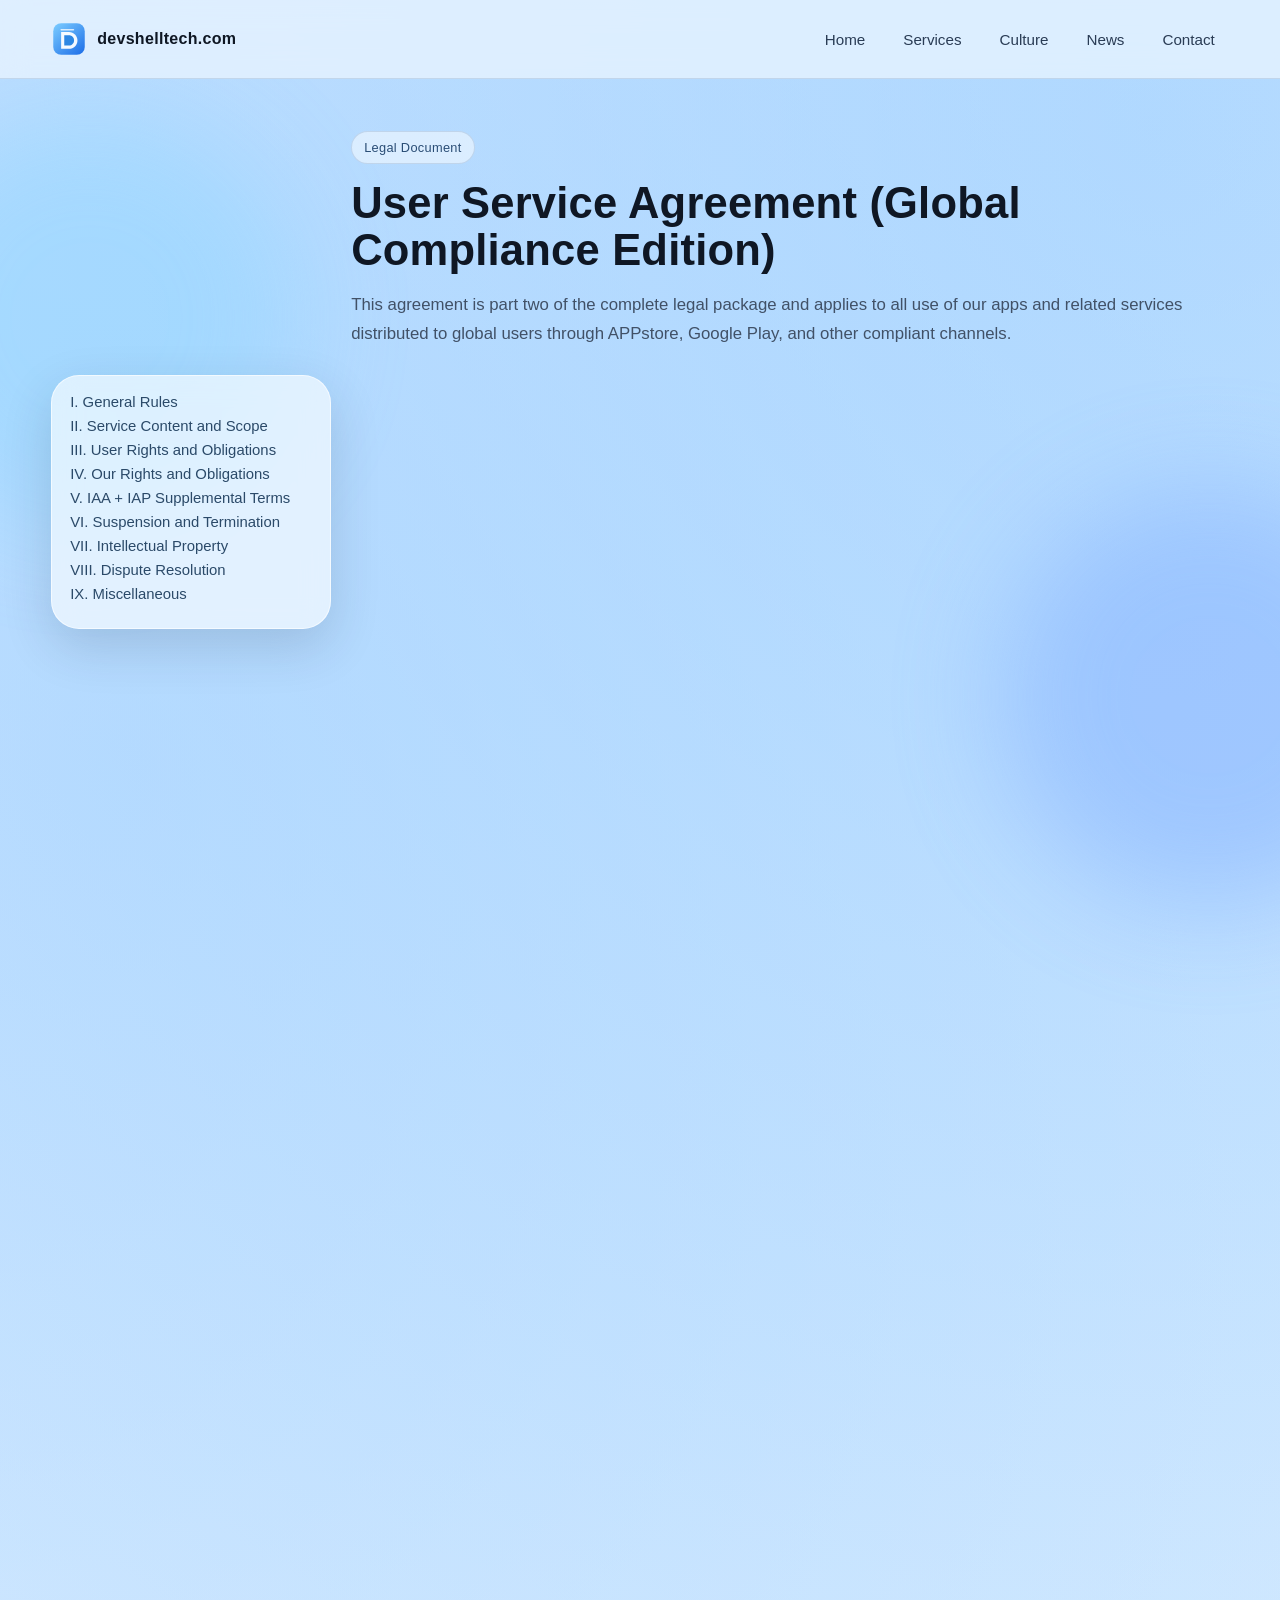
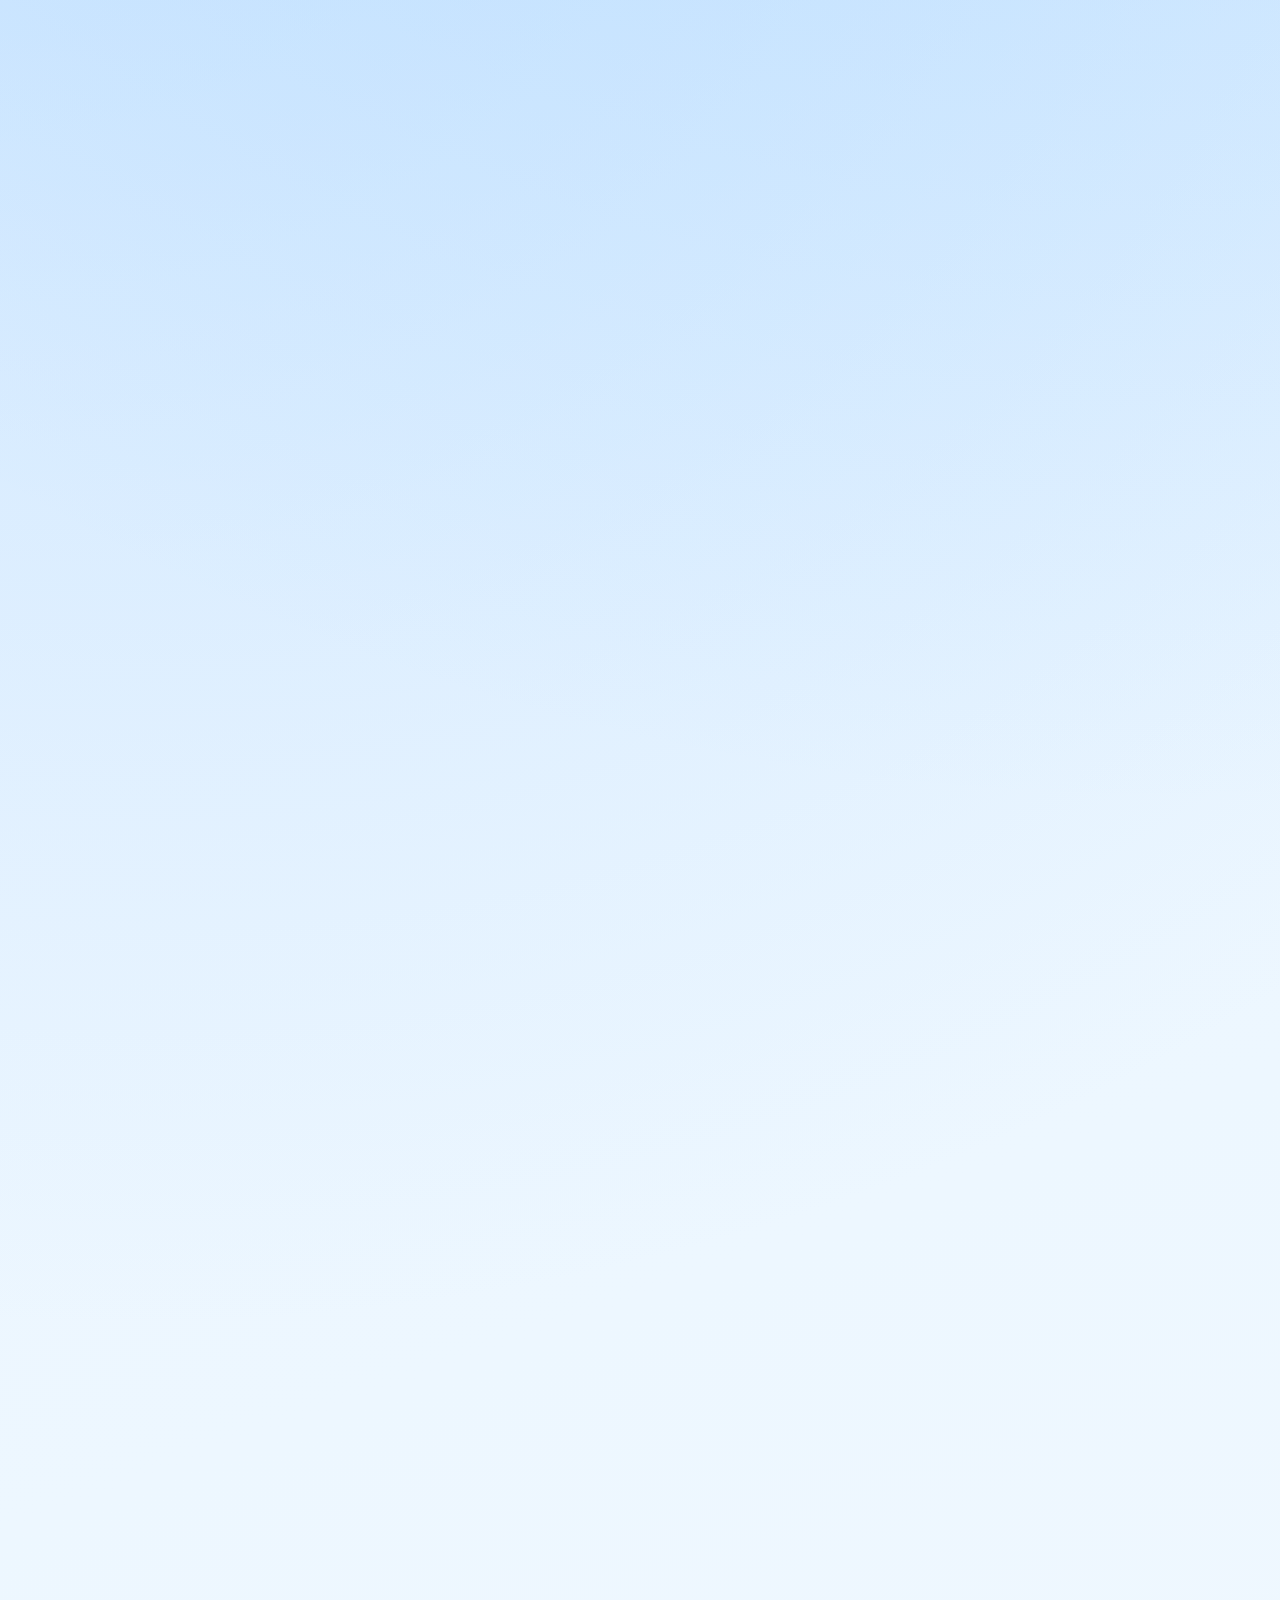
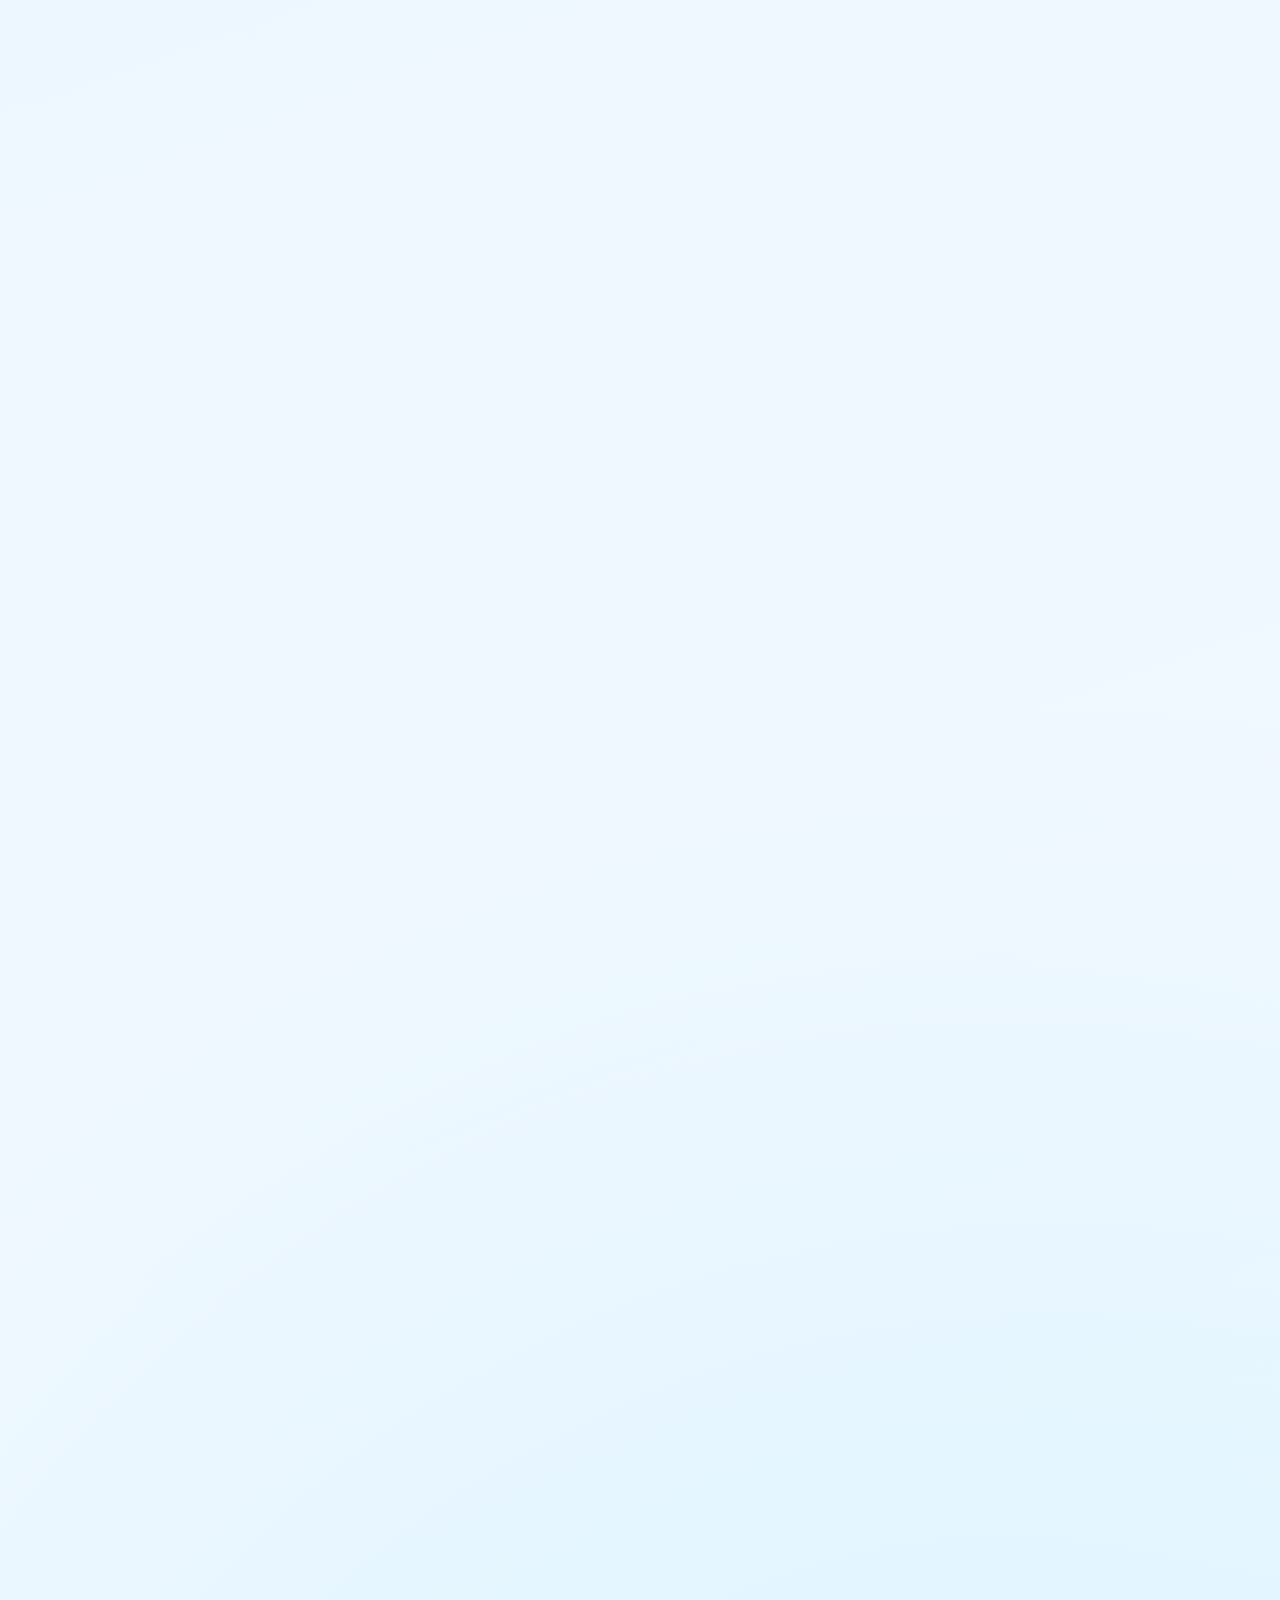
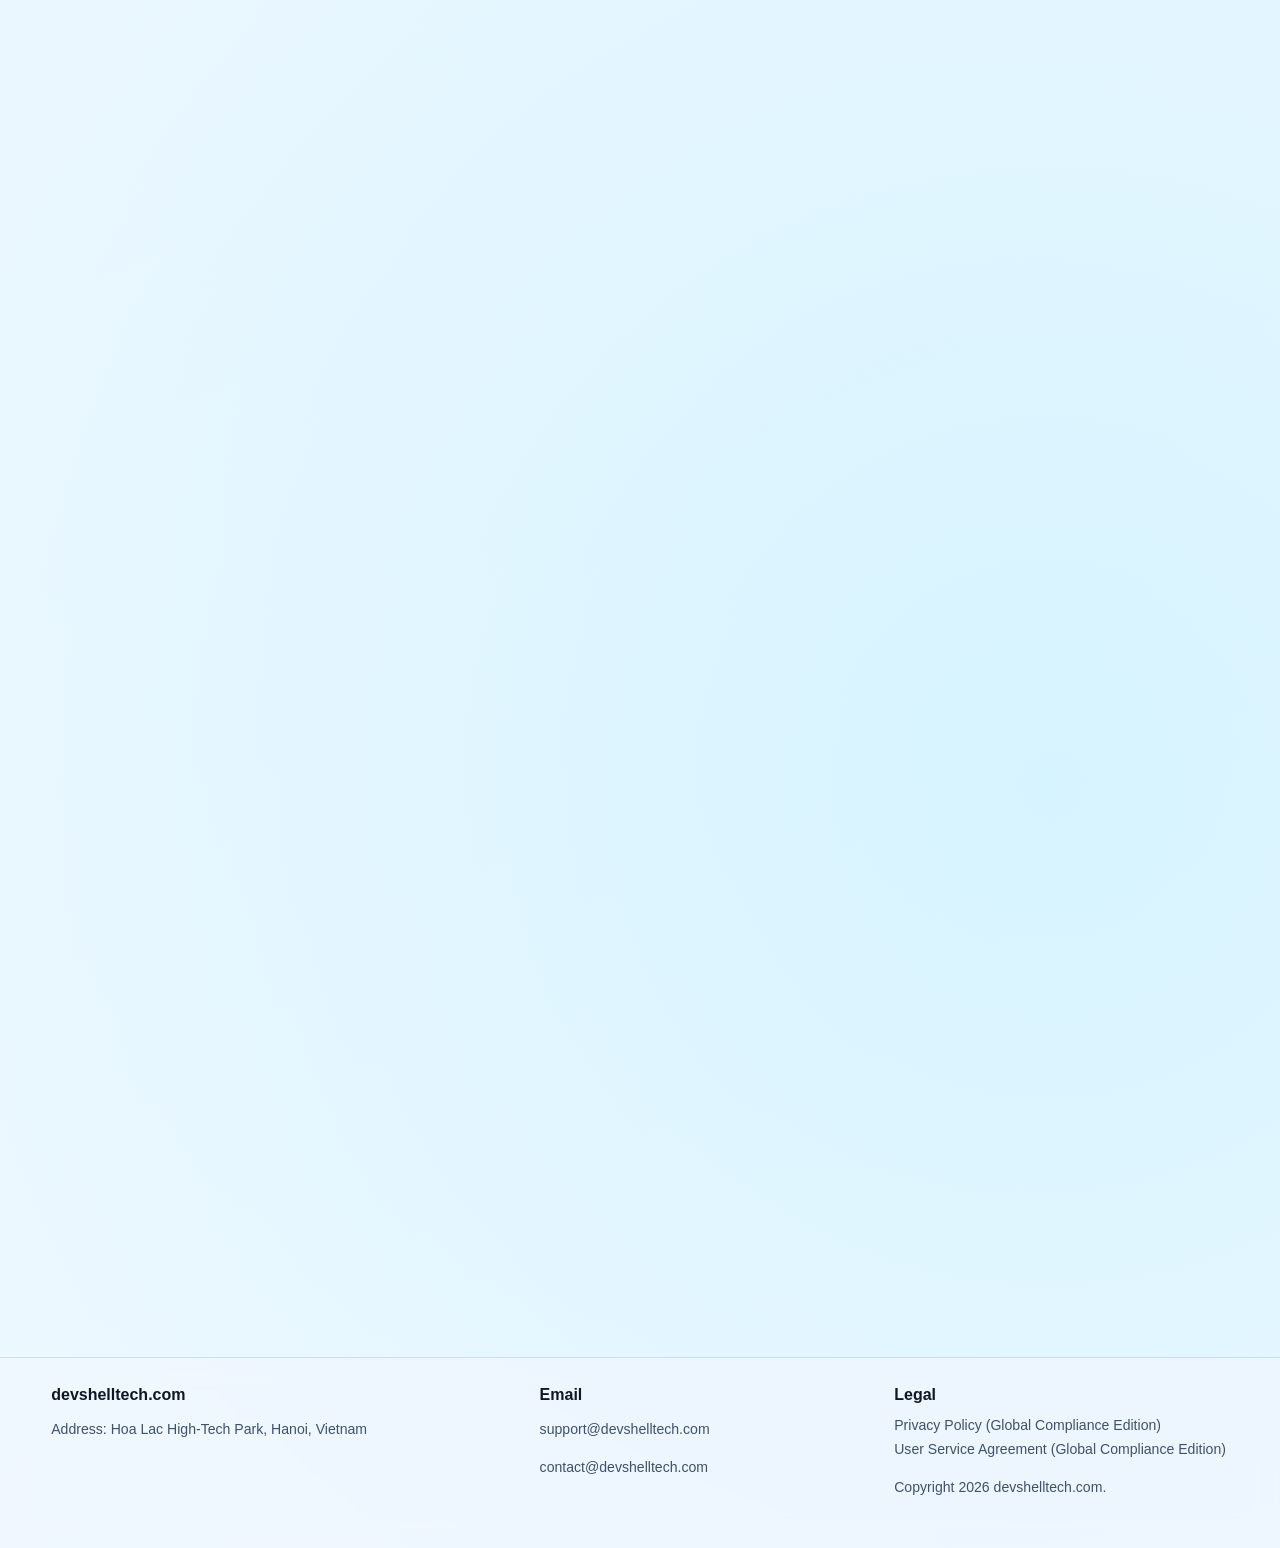
==== terms-of-service.html @ 68ceacb1 "devshelltech" ====
<!DOCTYPE html>
<html lang="en" class="bg-orbs">
<head>
  <meta charset="UTF-8">
  <meta http-equiv="X-UA-Compatible" content="IE=edge">
  <meta name="viewport" content="width=device-width, initial-scale=1.0">
  <title>User Service Agreement (Global Compliance Edition) | devshelltech.com</title>
  <meta name="description" content="Complete user service agreement for devshelltech app products, including IAA/IAP monetization terms, rights, obligations, suspension, IP, and dispute rules.">
  <meta name="robots" content="index,follow,max-image-preview:large,max-snippet:-1,max-video-preview:-1">
  <link rel="canonical" href="https://devshelltech.com/terms-of-service.html">
  <link rel="alternate" hreflang="en" href="https://devshelltech.com/terms-of-service.html">
  <link rel="stylesheet" href="css/styles.css">
  <script defer src="js/main.js"></script>
</head>
<body>
  <header class="site-header">
    <div class="container header-inner">
      <a class="brand" href="index.html"><img src="images/logo.svg" alt="devshelltech logo"><span>devshelltech.com</span></a>
      <nav class="desktop-nav" aria-label="Primary navigation">
        <a data-nav-link href="index.html">Home</a>
        <a data-nav-link href="services.html">Services</a>
        <a data-nav-link href="culture.html">Culture</a>
        <a data-nav-link href="news.html">News</a>
        <a data-nav-link href="contact.html">Contact</a>
      </nav>
      <button class="menu-btn" data-menu-button aria-expanded="false" aria-controls="mobileMenu" aria-label="Open menu">☰</button>
    </div>
    <div class="mobile-panel" id="mobileMenu" data-mobile-panel>
      <div class="container mobile-nav">
        <a data-nav-link href="index.html">Home</a>
        <a data-nav-link href="services.html">Services</a>
        <a data-nav-link href="culture.html">Culture</a>
        <a data-nav-link href="news.html">News</a>
        <a data-nav-link href="contact.html">Contact</a>
      </div>
    </div>
  </header>

  <main class="section">
    <div class="container">
      <div class="section-heading legal-intro reveal">
        <span class="eyebrow">Legal Document</span>
        <h1>User Service Agreement (Global Compliance Edition)</h1>
        <p class="lead">
          This agreement is part two of the complete legal package and applies to all use of our apps and related services
          distributed to global users through APPstore, Google Play, and other compliant channels.
        </p>
      </div>

      <div class="legal-layout">
        <aside class="glass legal-nav reveal">
          <a href="#tos-1">I. General Rules</a>
          <a href="#tos-2">II. Service Content and Scope</a>
          <a href="#tos-3">III. User Rights and Obligations</a>
          <a href="#tos-4">IV. Our Rights and Obligations</a>
          <a href="#tos-5">V. IAA + IAP Supplemental Terms</a>
          <a href="#tos-6">VI. Suspension and Termination</a>
          <a href="#tos-7">VII. Intellectual Property</a>
          <a href="#tos-8">VIII. Dispute Resolution</a>
          <a href="#tos-9">IX. Miscellaneous</a>
        </aside>

        <article class="glass long-text reveal">
          <h2 id="tos-1">I. General Rules</h2>
          <h3>1.1 Nature of Agreement</h3>
          <p>
            This User Service Agreement is a legally binding agreement between us and you regarding your use of our app
            products and related services (collectively, "Services"). It applies globally and aligns with service terms and
            governance requirements of APPstore, Google Play, and compliant monetization partners, together with applicable laws.
          </p>
          <h3>1.2 Acceptance</h3>
          <p>
            By downloading, installing, or using our app products, you confirm that you have read, understood, and agreed to
            this agreement, the Privacy Policy, and other relevant in-app rules (including ad rules and in-app purchase rules).
            If you do not agree, do not download, install, or use our app products.
          </p>
          <h3>1.3 Updates</h3>
          <p>
            We may update this agreement due to legal changes, platform policies, monetization policies, service optimization,
            or regulatory requirements. Updated terms will be notified via in-app popups, push notices, or in-app announcements.
            Continued use indicates acceptance of updated terms.
          </p>

          <h2 id="tos-2">II. Service Content and Scope</h2>
          <h3>2.1 Core Services</h3>
          <p>
            We provide full-feature app services for utility and efficiency scenarios, with continuous stability and quality
            optimization.
          </p>
          <h3>2.2 Monetization-Related Services</h3>
          <ul>
            <li>
              IAA advertising services: compliant ad formats such as app-open/splash, interstitial, banner, rewarded video,
              and other permitted forms may appear in app experiences. Ads are supplied by compliant third-party networks and
              reviewed for legality and appropriateness.
            </li>
            <li>
              IAP services: paid features and value-added services (for example premium feature unlock, ad removal,
              expanded capability tiers) are purchased through app stores. Payment and refund handling follows store rules.
            </li>
          </ul>
          <h3>2.3 Additional Services</h3>
          <p>
            Additional services may include customer support, troubleshooting, version updates, feature tuning, and usage guidance.
          </p>
          <h3>2.4 Service Limits</h3>
          <p>
            We may temporarily limit or suspend certain service functions based on server load, abnormal behavior,
            compliance requirements, or regulatory changes. Some features may be unavailable in certain regions due to local
            legal restrictions or platform requirements.
          </p>

          <h2 id="tos-3">III. User Rights and Obligations</h2>
          <h3>3.1 User Rights</h3>
          <ul>
            <li>Right to use compliant services under this agreement.</li>
            <li>Right to submit feature and service feedback.</li>
            <li>Right to privacy and security protections as described in legal policies.</li>
            <li>Right to request IAP refunds under applicable app-store conditions.</li>
            <li>Right to delete account, uninstall app, and stop using services.</li>
          </ul>
          <h3>3.2 User Obligations</h3>
          <ul>
            <li>Comply with this agreement, privacy policy, local laws, app-store rules, and monetization partner policies.</li>
            <li>
              Do not use services for illegal or abusive conduct, including fraud, fake traffic, malware activities, harmful
              or illegal content dissemination, rights infringement, or ecosystem disruption.
            </li>
            <li>
              Do not tamper with code, bypass payment controls, reverse restrictions, or use unauthorized scripts/plugins.
            </li>
            <li>Keep account and device secure; notify us promptly in case of theft/loss risks.</li>
            <li>Provide truthful and complete information where submission is required.</li>
            <li>Minors must use services with guardian consent according to applicable law.</li>
            <li>
              Do not transfer, rent, lend, or commercially resell the app/service without our prior written authorization.
            </li>
          </ul>

          <h2 id="tos-4">IV. Our Rights and Obligations</h2>
          <h3>4.1 Our Rights</h3>
          <ul>
            <li>To provide, optimize, and update app products and services.</li>
            <li>
              To monitor and review usage behavior and enforce policies by warning, restricting, suspending, or terminating
              service where violations are identified.
            </li>
            <li>
              To process information under this agreement and privacy policy for service delivery, lawful monetization,
              compliance checks, and security controls.
            </li>
            <li>To present IAA ads and configure IAP offerings with prior transparency for major changes.</li>
            <li>To suspend/terminate service for force majeure, infrastructure failure, legal or regulatory reasons.</li>
            <li>To pursue legal remedies for violations and cooperate with regulators.</li>
          </ul>
          <h3>4.2 Our Obligations</h3>
          <ul>
            <li>Provide stable, lawful, and quality services with reasonable operational effort.</li>
            <li>Protect personal information in line with applicable privacy and cybersecurity law.</li>
            <li>Review third-party ad content and remove non-compliant ad material.</li>
            <li>Assist with eligible IAP refund procedures under app-store frameworks.</li>
            <li>Maintain responsive support channels for consultation, feedback, and complaints.</li>
            <li>Provide regular updates for bug fixing, security hardening, and user experience improvement.</li>
            <li>Disclose service scope, monetization model, and legal terms transparently without deceptive practices.</li>
            <li>Cooperate with legal audits and remediate identified compliance issues in a timely manner.</li>
          </ul>

          <h2 id="tos-5">V. Supplemental Monetization Terms (IAA + IAP)</h2>
          <h3>5.1 IAA Advertising Terms</h3>
          <ul>
            <li>
              Ad sources: compliant platforms may include Google AdMob, Google Ad Manager, AppLovin MAX, Unity Ads,
              ironSource LevelPlay, Meta Audience Network, Mintegral, Pangle, Liftoff/Vungle, Chartboost, InMobi,
              Moloco, Smaato, Start.io, and other qualified providers.
            </li>
            <li>
              Ad presentation: app-open/splash, interstitial, banner, rewarded video, and other compliant formats may be used.
              Ad display must not destroy core functionality. Some free features may depend on ad-supported mode.
            </li>
            <li>
              Ad data: ad viewing/click/conversion and anti-fraud telemetry may be processed by ad partners for campaign
              measurement and optimization under their privacy rules and applicable law.
            </li>
            <li>
              Ad liability: if ad content is deceptive, illegal, or non-compliant, responsibility lies with the ad provider
              and advertiser. We assist user reporting and remove problematic creatives where required.
            </li>
          </ul>
          <h3>5.2 IAP Terms</h3>
          <ul>
            <li>Purchases are completed through APPstore/Google Play and subject to those platform payment rules.</li>
            <li>Price and validity are clearly displayed and may vary by region, currency, and promotions.</li>
            <li>
              Refunds follow app-store official policies; we assist process submission, and final decisions are platform-based.
            </li>
            <li>
              After successful purchase, paid rights are provided for the valid period. If service disruption occurs due to
              product faults, we will repair in time and may extend validity or assist refunds as applicable.
            </li>
          </ul>

          <h2 id="tos-6">VI. Service Suspension and Termination</h2>
          <h3>6.1 Service Suspension</h3>
          <p>
            Temporary suspension may occur for maintenance, system upgrades, compliance checks, force majeure, or legal needs.
            We will provide advance notice where feasible and restore service as soon as practical.
          </p>
          <h3>6.2 Service Termination</h3>
          <ul>
            <li>You may terminate use at any time by uninstalling the app or deleting your account.</li>
            <li>
              We may terminate service if you violate this agreement, privacy policy, laws, or platform policies.
              Where legally allowed, fees already paid may be non-refundable in severe violation scenarios.
            </li>
            <li>
              If service stops due to product shutdown, legal changes, or regulatory directives, we provide advance notice
              (for example 30 days where feasible) and handle data and unconsumed paid rights according to law and policy.
            </li>
          </ul>

          <h2 id="tos-7">VII. Intellectual Property</h2>
          <h3>7.1 Ownership</h3>
          <p>
            Intellectual property in app products and related services, including but not limited to code, UI, logos,
            textual assets, and algorithms, belongs to us and is protected by applicable IP laws.
          </p>
          <h3>7.2 User-Generated Content</h3>
          <p>
            Content generated by you remains yours. You authorize us to process necessary content for service delivery
            and optimization, without unauthorized commercialization and without violating your privacy rights.
          </p>
          <h3>7.3 Infringement Prohibition</h3>
          <p>
            You must not use services to infringe third-party intellectual property. Violations are your responsibility,
            and we may terminate service and pursue legal remedies.
          </p>

          <h2 id="tos-8">VIII. Dispute Resolution</h2>
          <h3>8.1 Governing Law</h3>
          <p>
            The conclusion, performance, interpretation, and dispute handling of this agreement are governed by the laws of
            the People's Republic of China, excluding conflict-of-law rules. Where local mandatory law in your jurisdiction
            provides stronger mandatory protections, those mandatory provisions may prevail to the extent required.
          </p>
          <h3>8.2 Dispute Path</h3>
          <p>
            Disputes should first be resolved by friendly consultation. If no settlement is reached, either party may submit
            the dispute to a competent court at our domicile jurisdiction.
          </p>
          <h3>8.3 Continued Effect</h3>
          <p>
            During dispute resolution, non-disputed clauses remain valid and enforceable.
          </p>

          <h2 id="tos-9">IX. Miscellaneous</h2>
          <h3>9.1 Severability</h3>
          <p>
            If any clause is invalid, voidable, or unenforceable, remaining clauses remain effective.
          </p>
          <h3>9.2 No Waiver</h3>
          <p>
            Failure or delay in exercising rights does not constitute waiver of those rights.
          </p>
          <h3>9.3 Notice Method</h3>
          <p>
            Notices may be delivered through in-app announcements, push notices, customer channels, or equivalent valid methods,
            and are deemed delivered upon issuance under applicable rules.
          </p>
          <h3>9.4 Effective Date and Termination Condition</h3>
          <p>
            This agreement takes effect when you download, install, or use our app products. After you stop using the app and
            delete your account, this agreement terminates automatically, except clauses that survive by nature (for example
            retention, disclaimer, and legal compliance obligations).
          </p>
          <h3>9.5 Contact Channels</h3>
          <p>
            Team Name: devshelltech.com<br>
            Customer Contact Email (legal section): contact@rdevshelltech.com<br>
            Support Email: support@devshelltech.com<br>
            General Contact Email: contact@devshelltech.com<br>
            Address: Hoa Lac High-Tech Park, Hanoi, Vietnam
          </p>

          <h2>X. Additional Business and Service Clarifications</h2>
          <h3>10.1 Service Quality Scope</h3>
          <p>
            We make commercially reasonable efforts to maintain continuity, performance, and reliability of services.
            However, temporary degradation may occur due to telecommunications variability, third-party outages,
            app-store infrastructure events, or mandatory legal adjustments.
          </p>
          <h3>10.2 Partner Dependency Notice</h3>
          <p>
            Certain functions, including advertising delivery and purchase verification, depend on third-party platforms.
            We will coordinate remediation where issues occur, but final platform-level processing timelines may vary.
          </p>
          <h3>10.3 Responsible Monetization</h3>
          <p>
            We implement monetization with user-experience boundaries. Ads should not block core use flows in a way that
            violates platform policy. Paid feature descriptions are disclosed before purchase whenever applicable.
          </p>

          <h2>Appendix: User Questions and Agreement Interpretation</h2>
          <p><strong>What if local law conflicts with this agreement?</strong><br>Mandatory local law provisions prevail where required by jurisdiction.</p>
          <p><strong>Can this agreement be changed without notice?</strong><br>No. Material updates are announced through in-app notices or equivalent channels.</p>
          <p><strong>Does account deletion terminate all obligations?</strong><br>Most obligations terminate, but clauses that must survive by nature remain effective.</p>
          <p><strong>How can users submit legal or privacy concerns?</strong><br>Users may contact support@devshelltech.com or contact@devshelltech.com for handling pathways.</p>
        </article>
      </div>
    </div>
  </main>

  <footer class="site-footer">
    <div class="container footer-grid">
      <div class="footer-col">
        <h4>devshelltech.com</h4>
        <p class="small">Address: Hoa Lac High-Tech Park, Hanoi, Vietnam</p>
      </div>
      <div class="footer-col">
        <h4>Email</h4>
        <p class="small">support@devshelltech.com</p>
        <p class="small">contact@devshelltech.com</p>
      </div>
      <div class="footer-col">
        <h4>Legal</h4>
        <a class="small" href="privacy-policy.html">Privacy Policy (Global Compliance Edition)</a><br>
        <a class="small" href="terms-of-service.html">User Service Agreement (Global Compliance Edition)</a>
        <p class="small">Copyright <span data-year></span> devshelltech.com.</p>
      </div>
    </div>
  </footer>
</body>
</html>
---- css/styles.css ----
:root {
  --bg: #eaf2fb;
  --bg-soft: #f5f9ff;
  --surface: rgba(255, 255, 255, 0.62);
  --surface-strong: rgba(255, 255, 255, 0.84);
  --line: rgba(32, 66, 112, 0.14);
  --text: #0f1724;
  --muted: #415167;
  --accent: #1d6fe8;
  --accent-2: #12a8d6;
  --accent-3: #7cb8ff;
  --shadow: 0 18px 50px rgba(22, 41, 71, 0.16);
  --radius-xl: 28px;
  --radius-lg: 20px;
  --radius-md: 14px;
  --blur: blur(14px);
  --container: 1180px;
}

* {
  box-sizing: border-box;
}

html {
  scroll-behavior: smooth;
}

body {
  margin: 0;
  font-family: "SF Pro Display", "Segoe UI", "Helvetica Neue", Helvetica, Arial, sans-serif;
  color: var(--text);
  background:
    radial-gradient(circle at 10% 12%, rgba(150, 204, 255, 0.5), transparent 38%),
    radial-gradient(circle at 90% 2%, rgba(115, 189, 255, 0.42), transparent 36%),
    radial-gradient(circle at 82% 88%, rgba(166, 233, 255, 0.4), transparent 30%),
    linear-gradient(160deg, #e8f1ff, #edf7ff 46%, #f8fbff 100%);
  min-height: 100vh;
  overflow-x: hidden;
}

.bg-orbs::before,
.bg-orbs::after {
  content: "";
  position: fixed;
  width: 420px;
  height: 420px;
  border-radius: 50%;
  z-index: -1;
  filter: blur(54px);
  opacity: 0.42;
  pointer-events: none;
}

.bg-orbs::before {
  left: -120px;
  top: 12%;
  background: #8ad5ff;
  animation: driftA 14s ease-in-out infinite alternate;
}

.bg-orbs::after {
  right: -140px;
  top: 54%;
  background: #79a8ff;
  animation: driftB 17s ease-in-out infinite alternate;
}

@keyframes driftA {
  0% { transform: translateY(-16px) scale(0.95); }
  100% { transform: translateY(22px) scale(1.06); }
}

@keyframes driftB {
  0% { transform: translateY(18px) scale(1.02); }
  100% { transform: translateY(-16px) scale(0.96); }
}

a {
  color: inherit;
  text-decoration: none;
}

.container {
  width: min(var(--container), 92%);
  margin: 0 auto;
}

.site-header {
  position: sticky;
  top: 0;
  z-index: 80;
  backdrop-filter: var(--blur);
  background: rgba(236, 246, 255, 0.72);
  border-bottom: 1px solid var(--line);
}

.header-inner {
  display: flex;
  align-items: center;
  justify-content: space-between;
  min-height: 78px;
  gap: 12px;
}

.brand {
  display: inline-flex;
  align-items: center;
  gap: 10px;
  font-weight: 700;
  letter-spacing: 0.3px;
}

.brand img {
  width: 36px;
  height: 36px;
}

.desktop-nav,
.mobile-nav {
  display: flex;
  align-items: center;
  gap: 10px;
}

.desktop-nav a,
.mobile-nav a {
  padding: 10px 14px;
  border-radius: 12px;
  color: #2a3c55;
  transition: 180ms ease;
  font-size: 0.95rem;
}

.desktop-nav a.active,
.desktop-nav a:hover,
.mobile-nav a.active,
.mobile-nav a:hover {
  background: rgba(29, 111, 232, 0.11);
  color: #184e96;
}

.menu-btn {
  display: none;
  border: 1px solid var(--line);
  background: var(--surface-strong);
  color: var(--text);
  width: 42px;
  height: 42px;
  border-radius: 12px;
  cursor: pointer;
}

.mobile-panel {
  display: none;
  border-top: 1px solid var(--line);
  padding: 10px 0 16px;
}

.hero {
  padding: 72px 0 40px;
}

.hero-shell {
  display: grid;
  grid-template-columns: 1.2fr 1fr;
  gap: 28px;
  align-items: stretch;
}

.glass {
  background: var(--surface);
  border: 1px solid rgba(255, 255, 255, 0.62);
  box-shadow: var(--shadow);
  border-radius: var(--radius-xl);
  backdrop-filter: var(--blur);
}

.hero-card {
  padding: 40px;
  position: relative;
  overflow: hidden;
  height: 100%;
}

.hero-card::after {
  content: "";
  position: absolute;
  right: -80px;
  top: -110px;
  width: 300px;
  height: 300px;
  border-radius: 50%;
  background: radial-gradient(circle at 35% 30%, rgba(255, 255, 255, 0.85), rgba(135, 209, 255, 0.24));
  z-index: 0;
}

.hero-card > * {
  position: relative;
  z-index: 1;
}

.eyebrow {
  display: inline-flex;
  align-items: center;
  gap: 8px;
  padding: 8px 12px;
  border: 1px solid var(--line);
  border-radius: 999px;
  font-size: 0.8rem;
  color: #2a4d75;
  letter-spacing: 0.3px;
  background: rgba(255, 255, 255, 0.5);
}

h1,
h2,
h3 {
  margin-top: 0;
  letter-spacing: 0.2px;
}

h1 {
  font-size: clamp(2rem, 3.4vw, 3.3rem);
  line-height: 1.08;
  margin: 16px 0;
}

.lead {
  color: var(--muted);
  font-size: 1.05rem;
  line-height: 1.72;
}

.btn-row {
  display: flex;
  gap: 12px;
  flex-wrap: wrap;
  margin-top: 22px;
}

.btn {
  border: 0;
  border-radius: 12px;
  padding: 12px 18px;
  font-weight: 600;
  cursor: pointer;
  display: inline-flex;
  align-items: center;
  gap: 8px;
  transition: 180ms ease;
}

.btn-primary {
  color: #ffffff;
  background: linear-gradient(135deg, #1b70ec, #149cd2);
}

.btn-primary:hover {
  transform: translateY(-2px);
  box-shadow: 0 12px 25px rgba(21, 107, 205, 0.3);
}

.btn-ghost {
  color: #1e4f8f;
  background: rgba(255, 255, 255, 0.82);
  border: 1px solid var(--line);
}

.visual-card {
  padding: 14px;
  display: flex;
  flex-direction: column;
  gap: 14px;
  height: 100%;
}

.visual-card img {
  width: 100%;
  border-radius: 18px;
  border: 1px solid rgba(255, 255, 255, 0.7);
  flex: 1;
  object-fit: contain;
  object-position: center;
  background: linear-gradient(135deg, #236fbe, #3da7d4);
  min-height: 300px;
}

.visual-caption {
  padding: 14px;
  border: 1px solid var(--line);
  border-radius: 14px;
  background: rgba(255, 255, 255, 0.72);
}

.visual-caption h3 {
  margin: 0 0 6px;
  font-size: 1.05rem;
}

.visual-caption p {
  margin: 0;
  color: var(--muted);
  line-height: 1.68;
}

.section {
  padding: 52px 0;
}

.section-heading {
  max-width: 850px;
  margin-bottom: 26px;
}

.legal-intro {
  max-width: none;
  width: calc(100% - 300px);
  margin-left: 300px;
}

.grid-3,
.grid-2,
.grid-4 {
  display: grid;
  gap: 18px;
}

.grid-2 { grid-template-columns: repeat(2, minmax(0, 1fr)); }
.grid-3 { grid-template-columns: repeat(3, minmax(0, 1fr)); }
.grid-4 { grid-template-columns: repeat(4, minmax(0, 1fr)); }

.card {
  padding: 24px;
  border-radius: var(--radius-lg);
  border: 1px solid var(--line);
  background: var(--surface-strong);
  box-shadow: 0 9px 28px rgba(19, 34, 60, 0.07);
}

.card h3 {
  font-size: 1.1rem;
  margin-bottom: 10px;
}

.card p,
.card li,
.long-text p,
.long-text li {
  color: var(--muted);
  line-height: 1.72;
}

.icon-row {
  display: inline-flex;
  width: 44px;
  height: 44px;
  border-radius: 14px;
  align-items: center;
  justify-content: center;
  background: rgba(29, 111, 232, 0.1);
  margin-bottom: 12px;
}

.icon-row img {
  width: 23px;
  height: 23px;
}

.metric-box {
  display: grid;
  grid-template-columns: repeat(3, minmax(0, 1fr));
  gap: 12px;
  margin-top: 26px;
}

.metric {
  padding: 14px;
  border: 1px solid var(--line);
  border-radius: 14px;
  background: rgba(255, 255, 255, 0.7);
}

.metric strong {
  display: block;
  font-size: 1.35rem;
}

.timeline {
  position: relative;
  padding-left: 24px;
}

.timeline::before {
  content: "";
  position: absolute;
  left: 7px;
  top: 8px;
  bottom: 8px;
  width: 2px;
  background: linear-gradient(#48a7e8, rgba(72, 167, 232, 0));
}

.timeline-item {
  position: relative;
  margin-bottom: 18px;
  padding-left: 14px;
}

.timeline-item::before {
  content: "";
  position: absolute;
  left: -22px;
  top: 7px;
  width: 10px;
  height: 10px;
  border-radius: 50%;
  background: #2d89df;
}

.legal-layout {
  display: grid;
  grid-template-columns: 280px 1fr;
  gap: 20px;
}

.legal-nav {
  position: sticky;
  top: 92px;
  align-self: start;
  padding: 18px;
}

.legal-nav a {
  display: block;
  margin-bottom: 8px;
  color: #2b4a69;
  font-size: 0.93rem;
}

.legal-nav a:hover {
  color: #0f63dd;
}

.long-text {
  padding: 30px;
}

.long-text h2 {
  margin-top: 34px;
  margin-bottom: 10px;
}

.long-text h3 {
  margin-top: 24px;
  margin-bottom: 8px;
}

.long-text ul,
.long-text ol {
  padding-left: 20px;
}

.site-footer {
  margin-top: 54px;
  border-top: 1px solid var(--line);
  padding: 28px 0 34px;
  background: rgba(240, 247, 255, 0.78);
  backdrop-filter: blur(12px);
}

.footer-grid {
  display: grid;
  grid-template-columns: 1.4fr 1fr 1fr;
  gap: 20px;
}

.footer-col h4 {
  margin-top: 0;
  margin-bottom: 10px;
}

.footer-col a,
.footer-col p {
  color: #3f5168;
  line-height: 1.7;
}

.small {
  font-size: 0.88rem;
}

.reveal {
  opacity: 0;
  transform: translateY(24px);
  transition: 550ms cubic-bezier(0.2, 0.8, 0.2, 1);
}

.reveal.show {
  opacity: 1;
  transform: translateY(0);
}

@media (max-width: 1024px) {
  .hero-shell,
  .legal-layout {
    grid-template-columns: 1fr;
  }

  .legal-intro {
    width: auto;
    margin-left: 0;
  }

  .legal-nav {
    position: static;
  }

  .grid-4 {
    grid-template-columns: repeat(2, minmax(0, 1fr));
  }

  .footer-grid {
    grid-template-columns: 1fr 1fr;
  }
}

@media (max-width: 780px) {
  .desktop-nav {
    display: none;
  }

  .menu-btn {
    display: inline-flex;
    align-items: center;
    justify-content: center;
  }

  .mobile-panel.open {
    display: block;
  }

  .mobile-nav {
    flex-direction: column;
    align-items: stretch;
  }

  .hero-card {
    padding: 28px;
  }

  .metric-box,
  .grid-2,
  .grid-3,
  .grid-4,
  .footer-grid {
    grid-template-columns: 1fr;
  }

  .section {
    padding: 42px 0;
  }
}
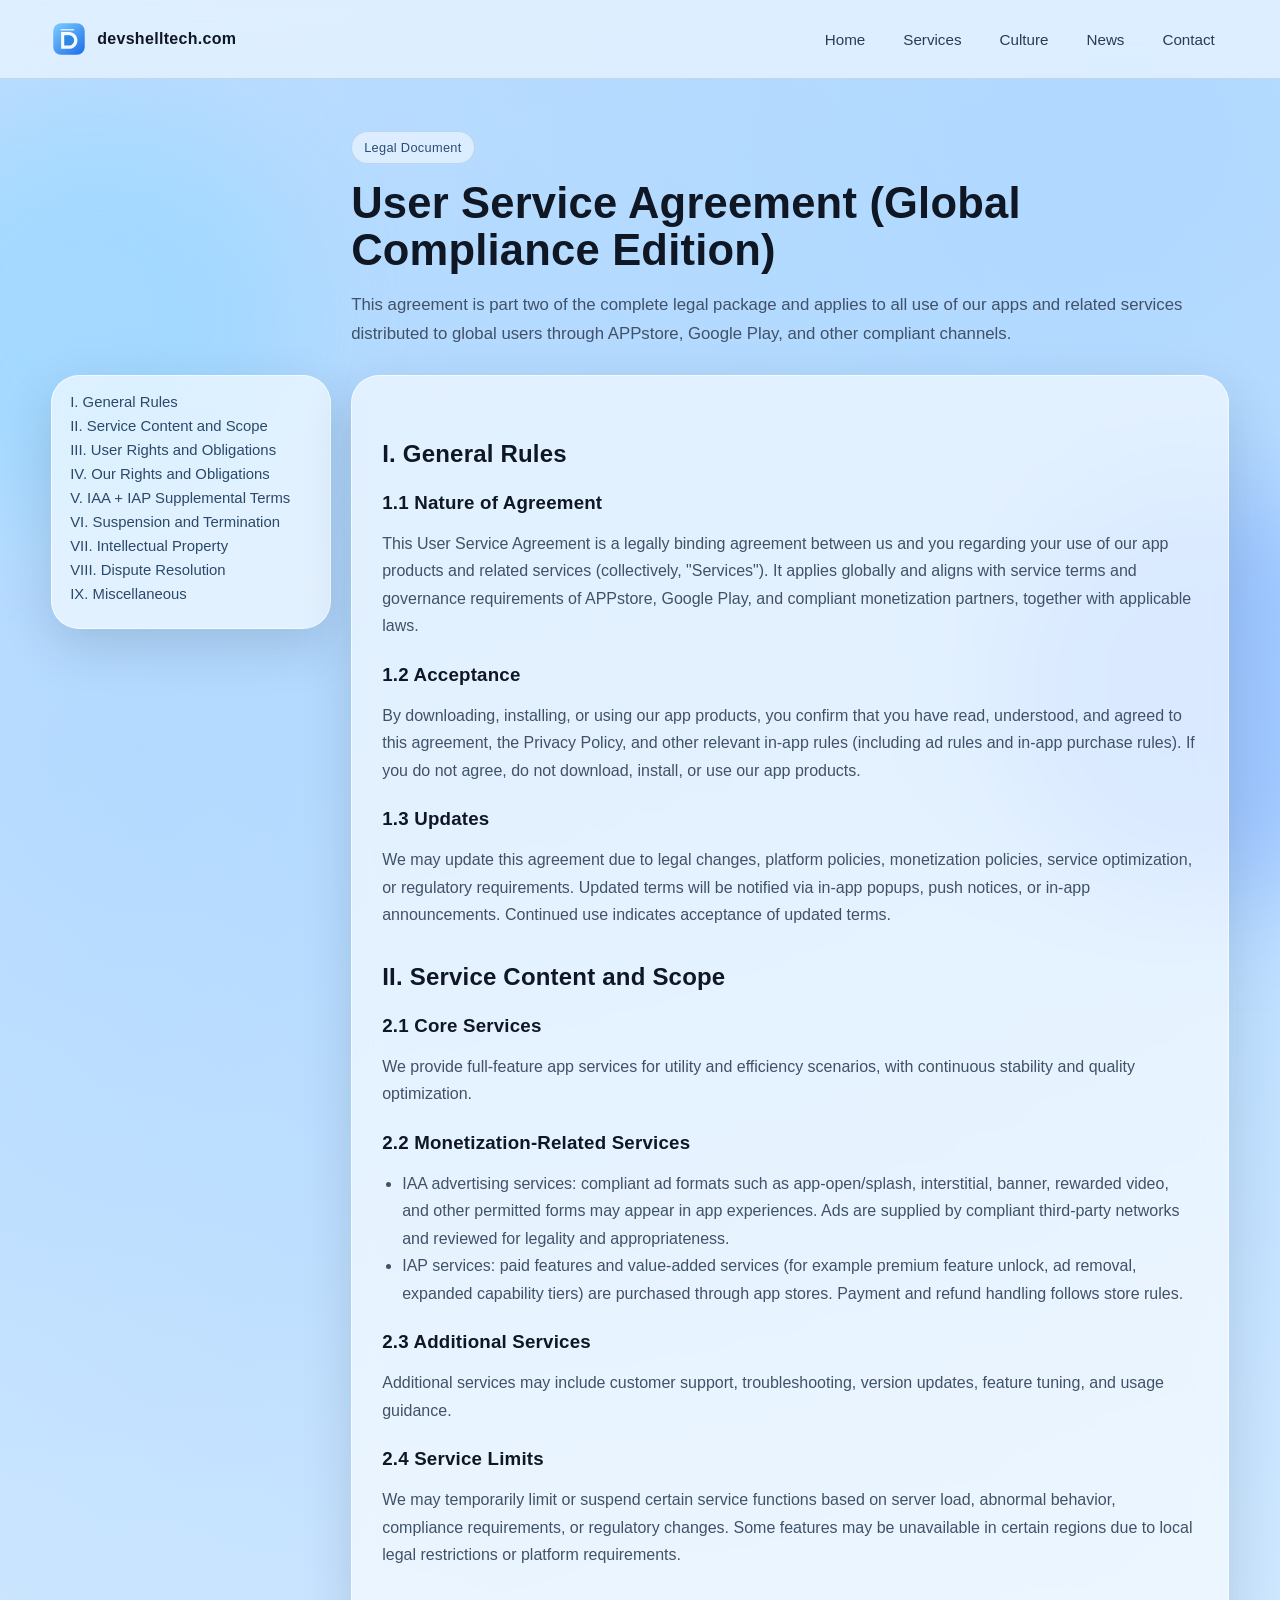
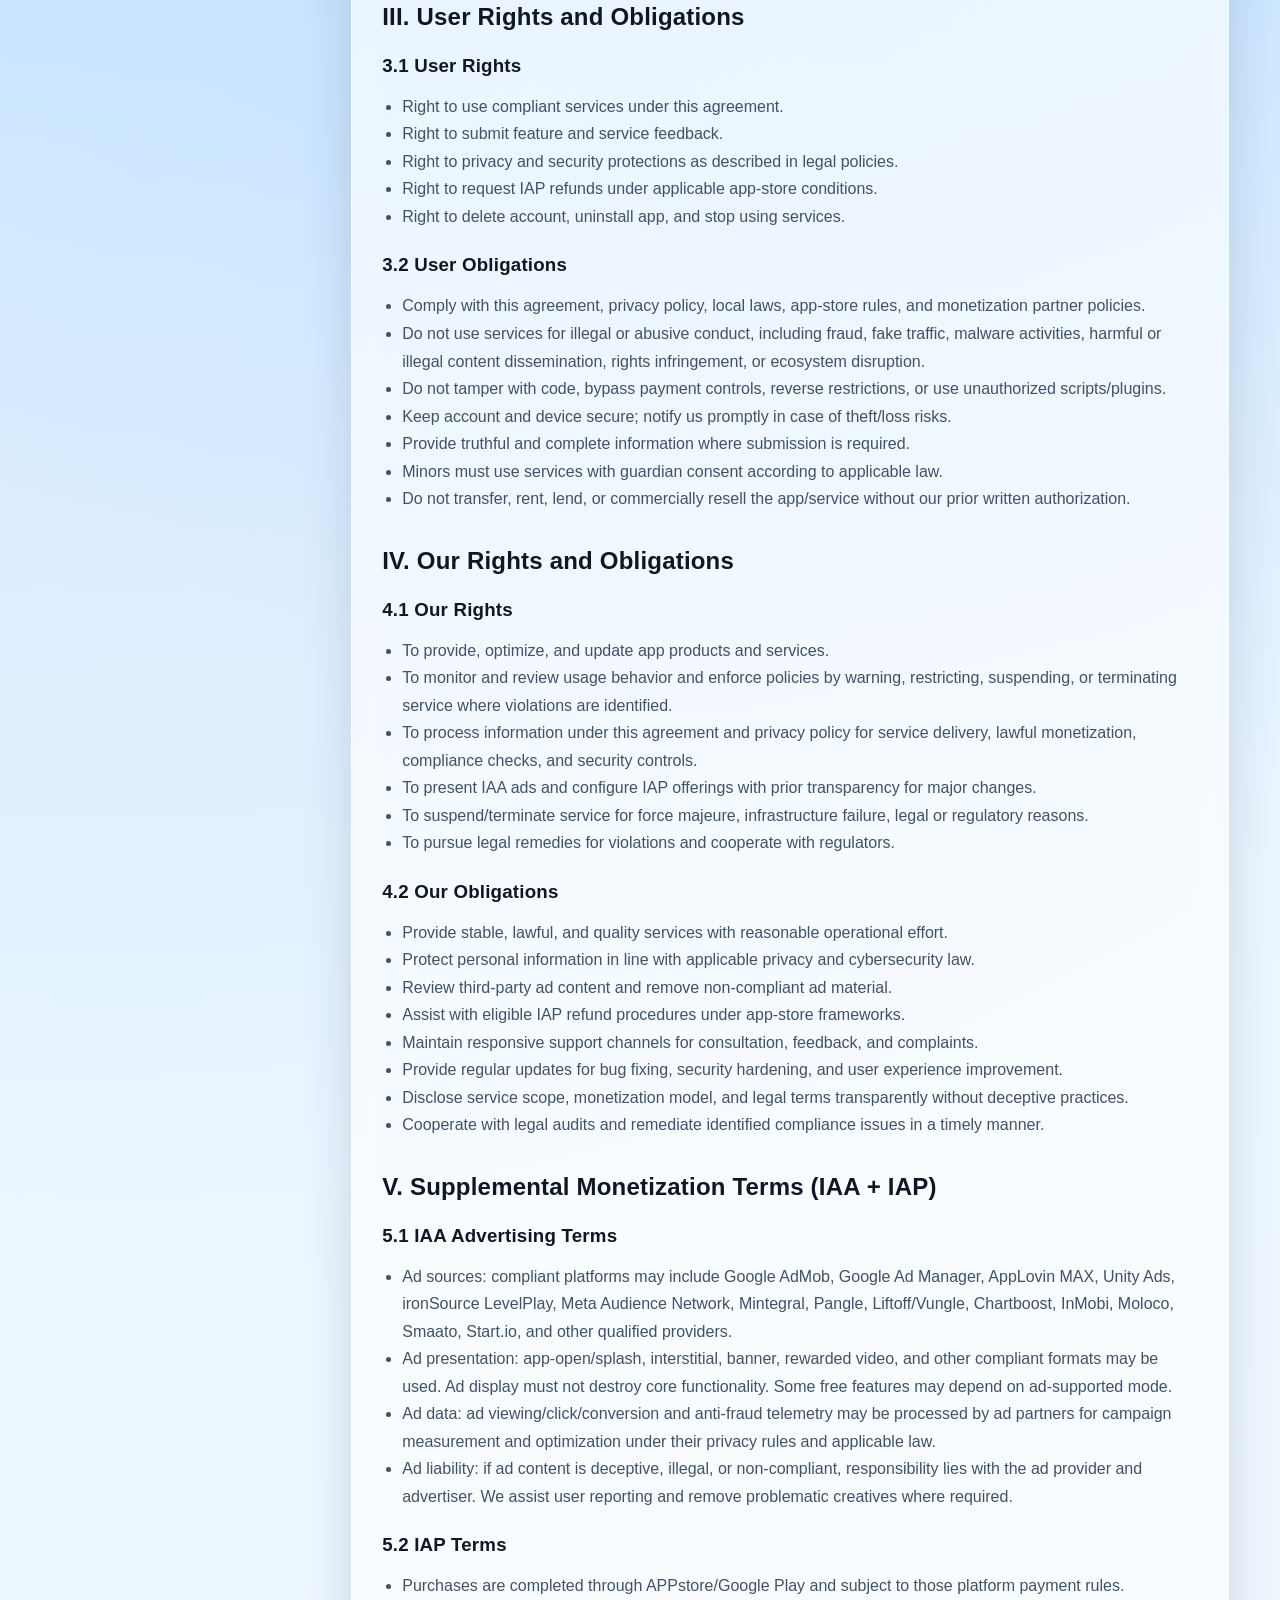
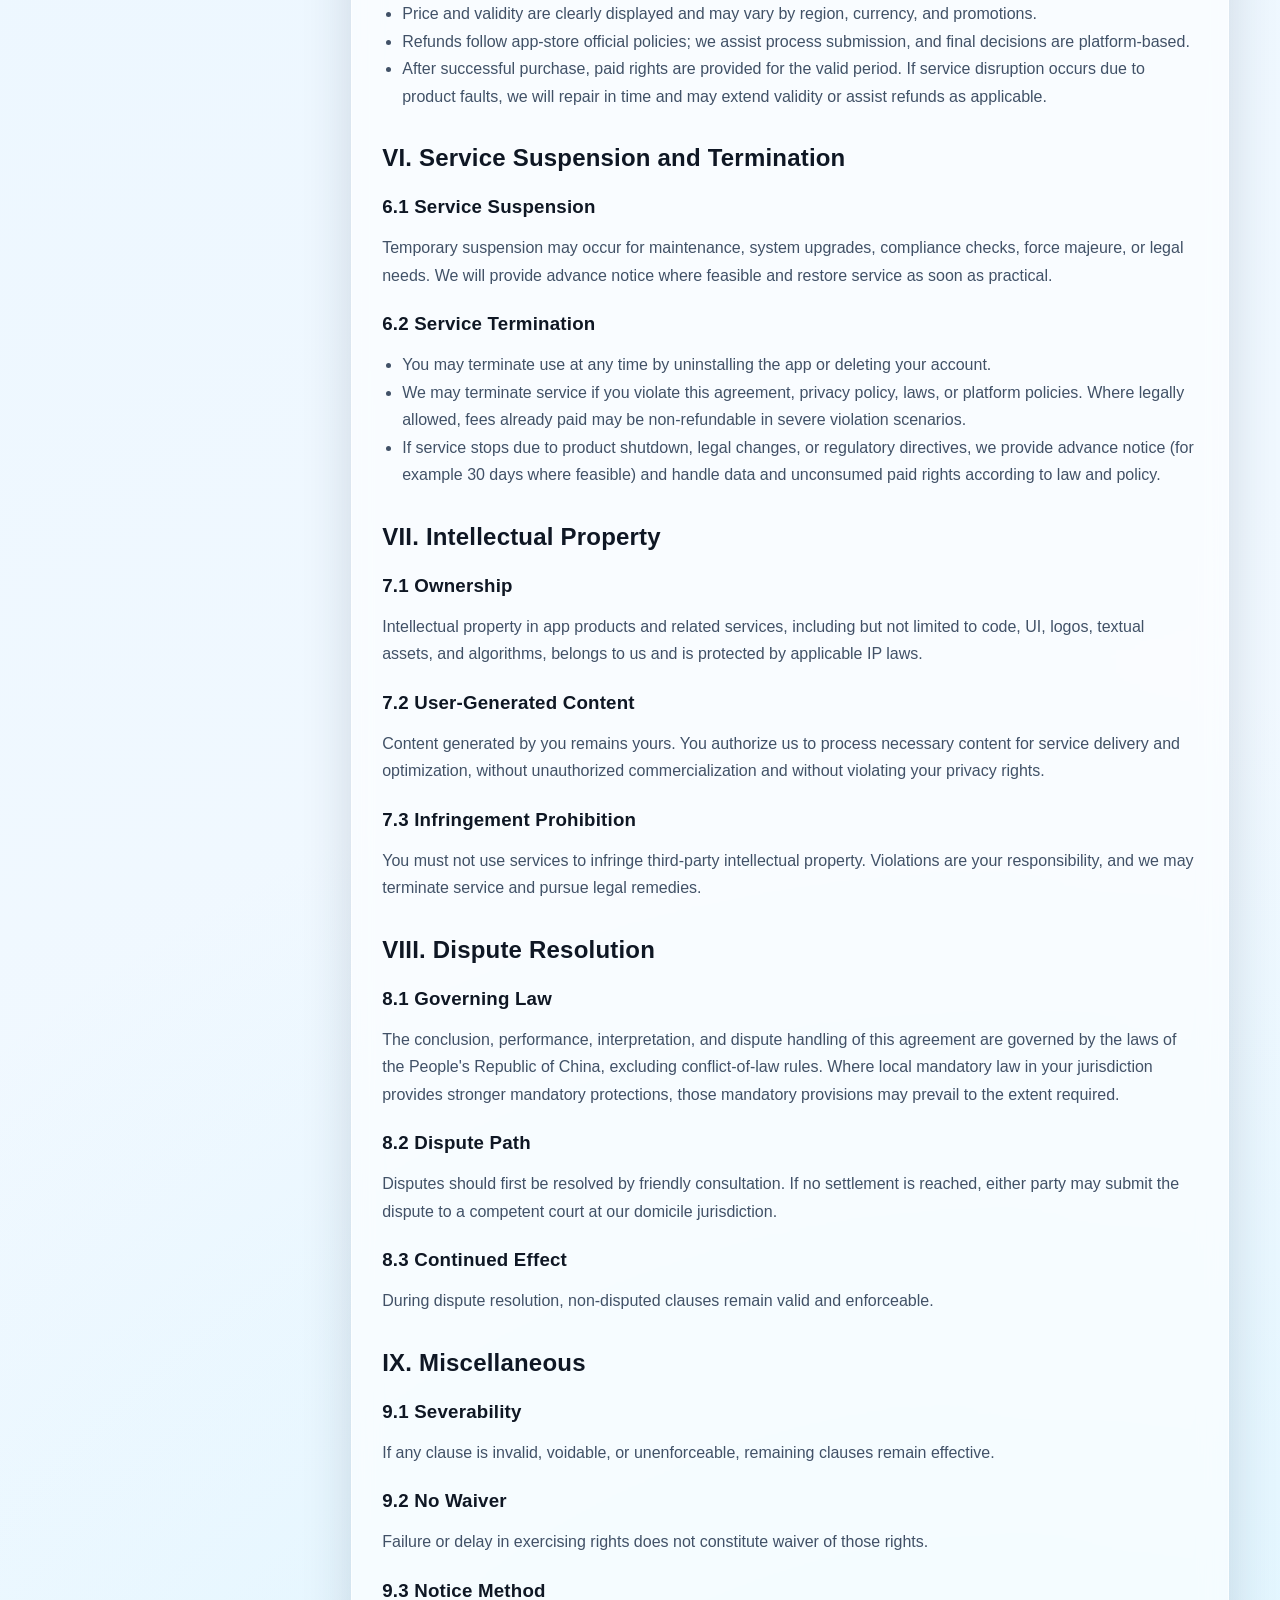
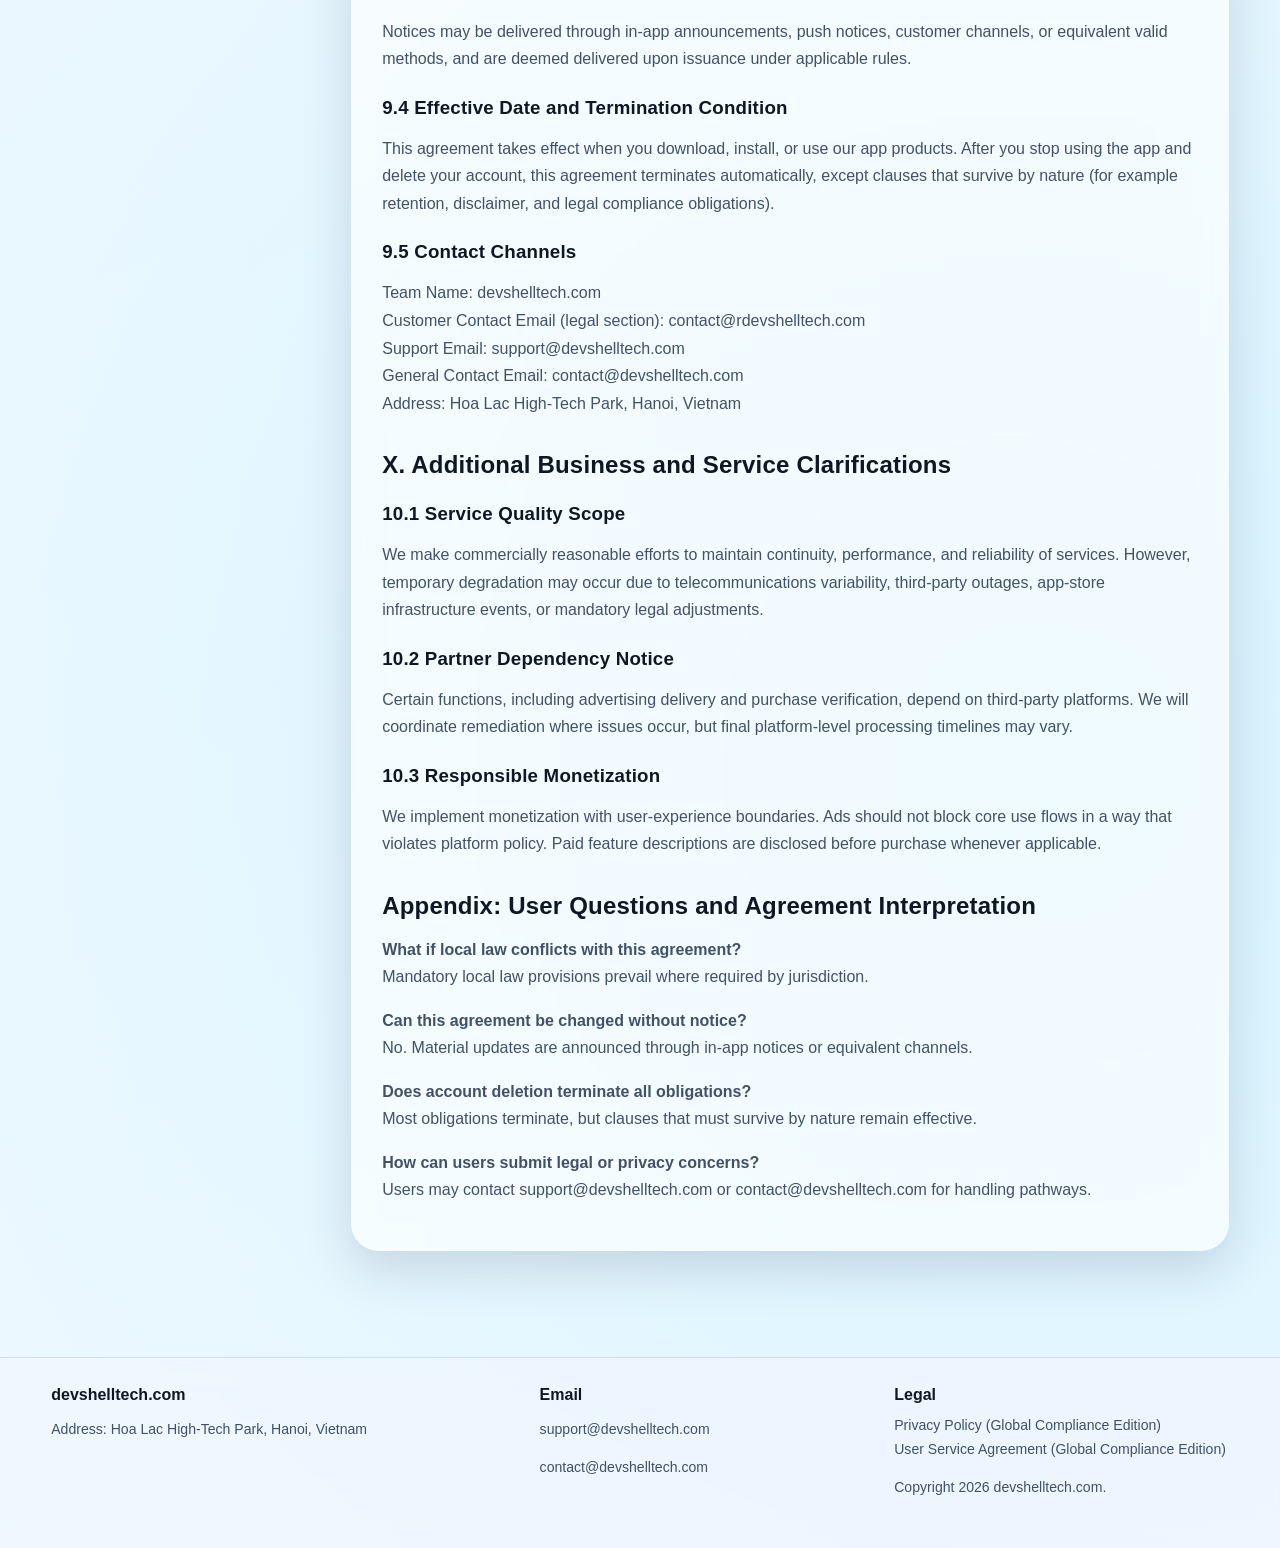
==== commit a57dedc6: "devshelltech" ====
--- a/terms-of-service.html
+++ b/terms-of-service.html
@@ -12,7 +12,7 @@
   <link rel="stylesheet" href="css/styles.css">
   <script defer src="js/main.js"></script>
 </head>
-<body>
+<body class="legal-page">
   <header class="site-header">
     <div class="container header-inner">
       <a class="brand" href="index.html"><img src="images/logo.svg" alt="devshelltech logo"><span>devshelltech.com</span></a>
--- a/css/styles.css
+++ b/css/styles.css
@@ -500,6 +500,12 @@
   transform: translateY(0);
 }
 
+.legal-page .reveal {
+  opacity: 1;
+  transform: none;
+  transition: none;
+}
+
 @media (max-width: 1024px) {
   .hero-shell,
   .legal-layout {
